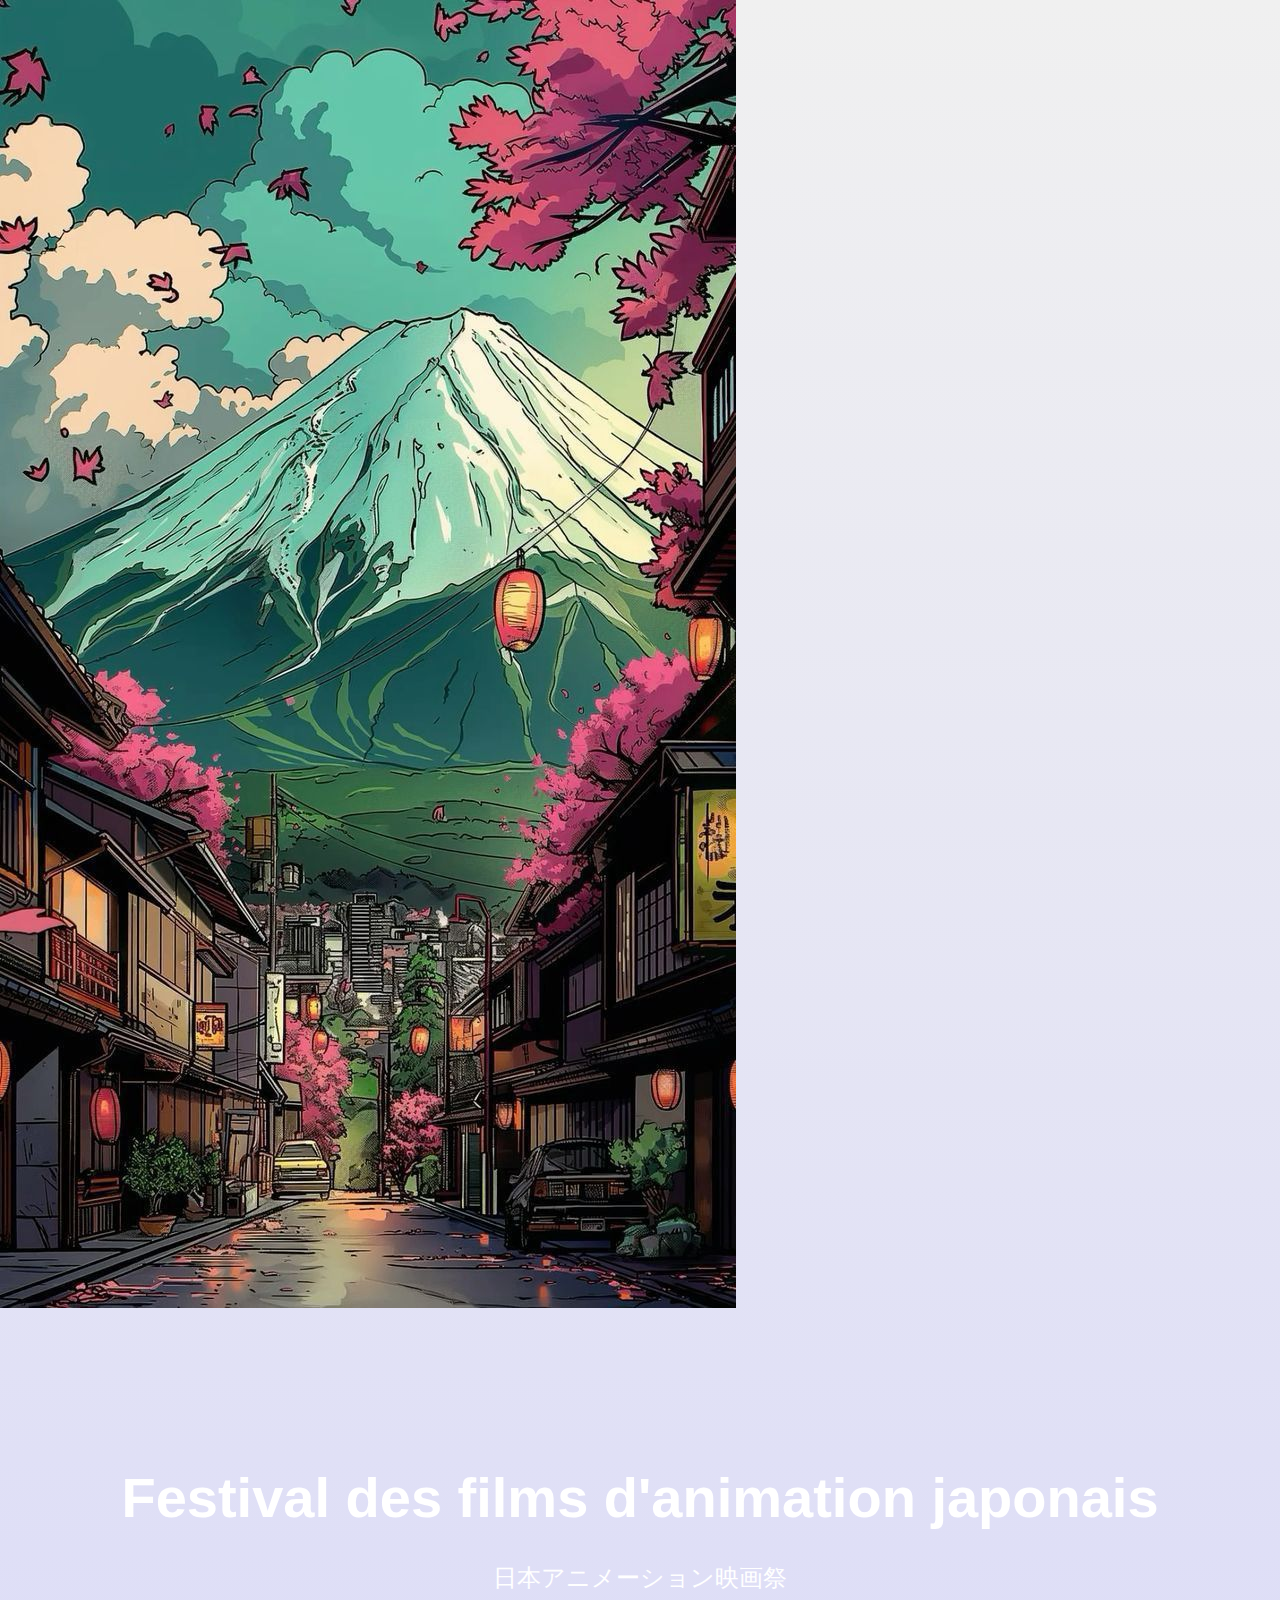
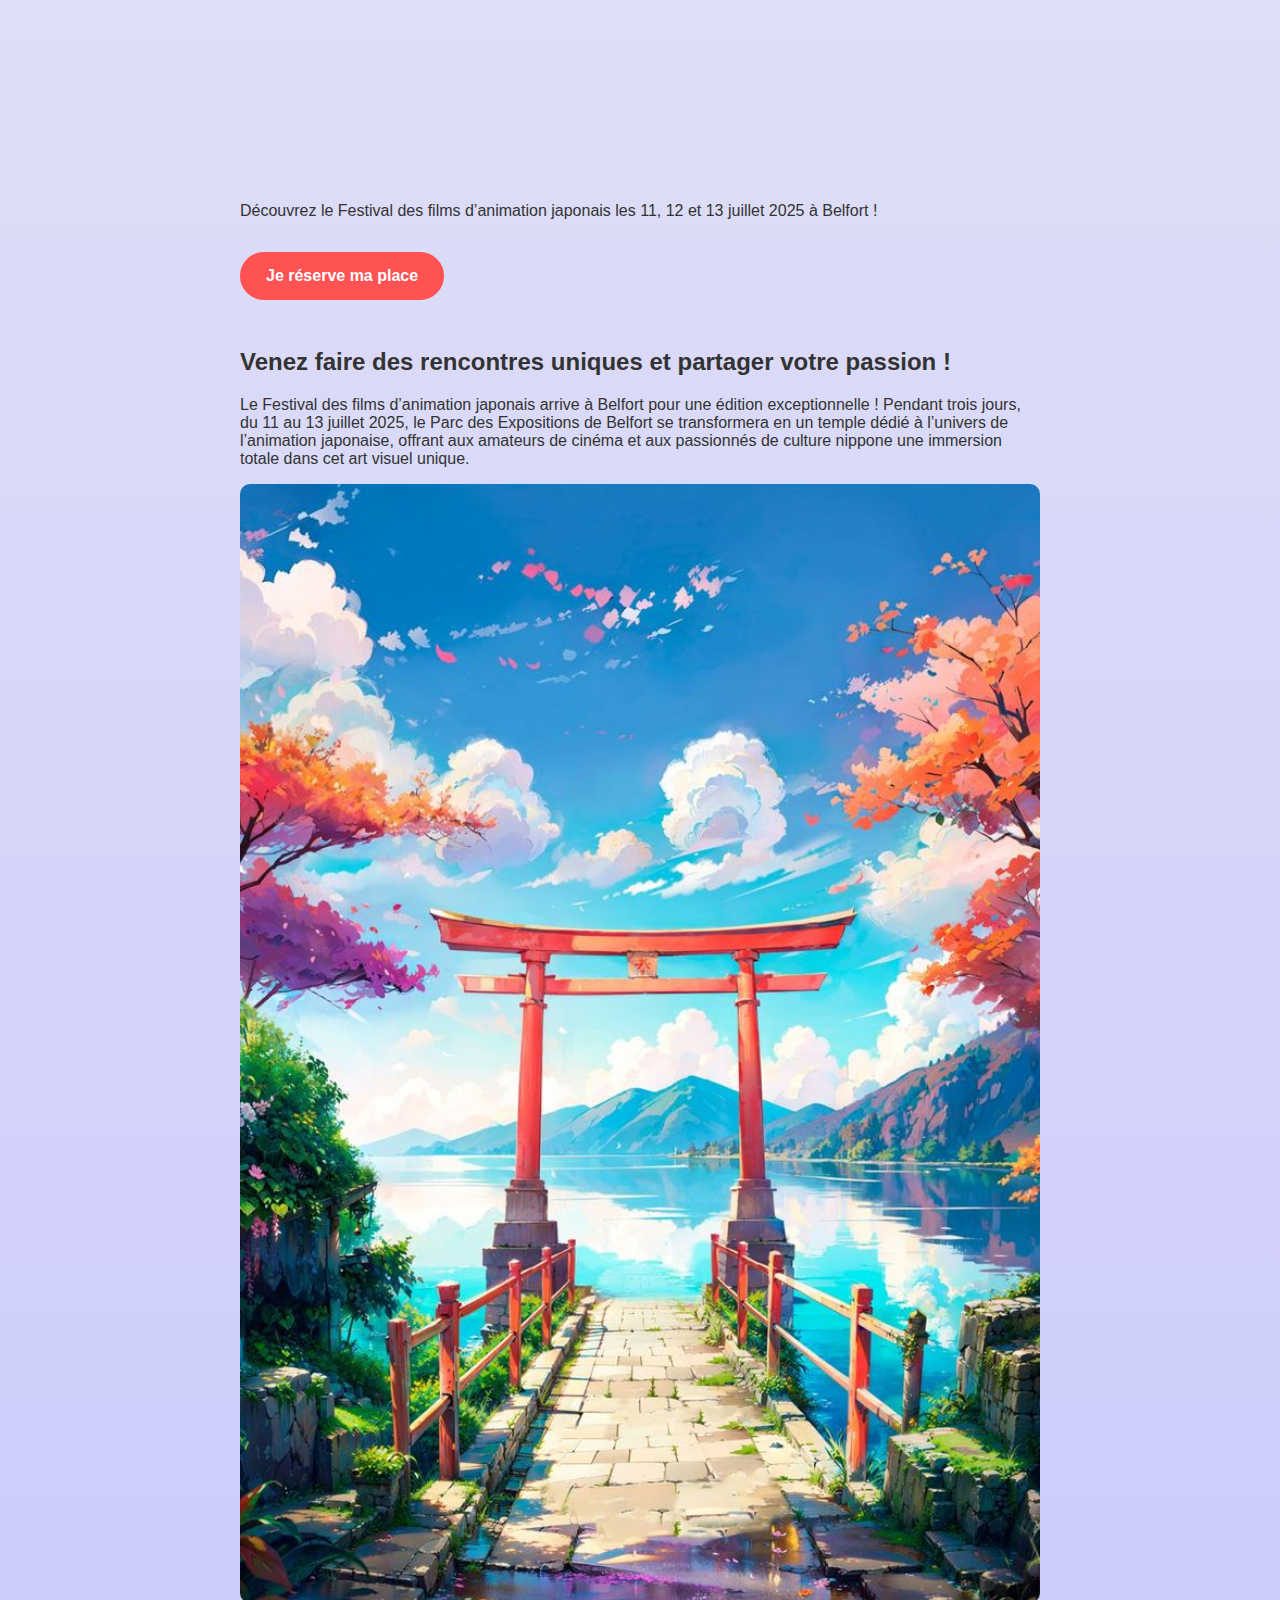
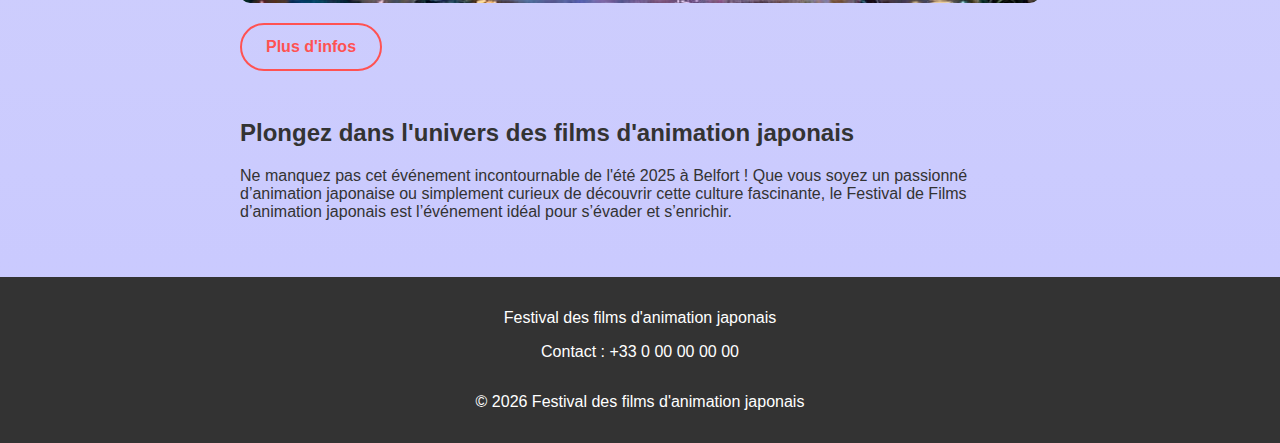
==== index.html @ 7ba5ed42 "début css" ====
<!DOCTYPE html>
<html lang="fr">
<head>
    <meta charset="UTF-8">
    <meta name="viewport" content="width=device-width, initial-scale=1.0">
    <img src="assets/img/img6.jpg">
    <title>Festival des films d'animation japonais</title>
    <link rel="stylesheet" href="src/css/style.css">
</head>
<body>

<header>
    <h1>Festival des films d'animation japonais</h1>
    <p>日本アニメーション映画祭</p>
</header>

<div class="container">
    <div class="section">
        <p>Découvrez le Festival des films d’animation japonais les 11, 12 et 13 juillet 2025 à Belfort !</p>
        <a href="index.html" class="cta primary">Je réserve ma place</a>
    </div>

    <div class="section">
        <h2>Venez faire des rencontres uniques et partager votre passion !</h2>
        <p>Le Festival des films d’animation japonais arrive à Belfort pour une édition exceptionnelle ! Pendant trois jours, du 11 au 13 juillet 2025, le Parc des Expositions de Belfort se transformera en un temple dédié à l’univers de l’animation japonaise, offrant aux amateurs de cinéma et aux passionnés de culture nippone une immersion totale dans cet art visuel unique.</p>
        <img src="assets/img/img9.jpg">
        <a href="index.html" class="cta secondary">Plus d'infos</a>
    </div>

    <div class="section">
        <h2>Plongez dans l'univers des films d'animation japonais</h2>
        <p>Ne manquez pas cet événement incontournable de l'été 2025 à Belfort ! Que vous soyez un passionné d’animation japonaise ou simplement curieux de découvrir cette culture fascinante, le Festival de Films d’animation japonais est l’événement idéal pour s’évader et s’enrichir.</p>
    </div>
</div>

<footer>
    <p>Festival des films d'animation japonais</p>
    <p>Contact : +33 0 00 00 00 00</p>
    <div class="social-icons">
        <a href=""><i class=""></i></a>
        <a href=""><i class=""></i></a>
        <a href=""><i class=""></i></a>
        <a href=""><i class=""></i></a>
    </div>
</footer>

<script src="src/js/script.js"></script>
</body>
</html>
---- src/css/style.css ----
body {
    font-family: Arial, sans-serif;
    margin: 0;
    padding: 0;
    background: linear-gradient(to bottom, #f0f0f0, #c8c8ff);
    color: #333;
}

header {
    background: url('header-image.jpg') no-repeat center center/cover;
    height: 50vh;
    display: flex;
    flex-direction: column;
    justify-content: center;
    align-items: center;
    text-align: center;
    color: white;
}

header h1 {
    font-size: 2.5rem;
    margin: 0.5rem;
}

header p {
    font-size: 1.2rem;
}

.container {
    padding: 1.5rem;
}

.cta {
    display: inline-block;
    margin: 1rem 0;
    padding: 0.8rem 1.5rem;
    background-color: #ff5252;
    color: white;
    text-decoration: none;
    border-radius: 5px;
    font-weight: bold;
}

.cta:hover {
    background-color: #e04848;
}

.section {
    margin-bottom: 2rem;
}

.section img {
    width: 100%;
    border-radius: 10px;
}

footer {
    background-color: #333;
    color: white;
    text-align: center;
    padding: 1rem 0;
}

footer a {
    color: #ff5252;
    text-decoration: none;
}

footer a:hover {
    text-decoration: underline;
}

.social-icons {
    display: flex;
    justify-content: center;
    gap: 1rem;
    margin-top: 0.5rem;
}

.social-icons a {
    color: white;
    font-size: 1.5rem;
}

@media (min-width: 768px) {
    header h1 {
        font-size: 3.5rem;
    }

    header p {
        font-size: 1.5rem;
    }

    .container {
        max-width: 800px;
        margin: 0 auto;
    }
}

.cta {
    display: inline-block;
    padding: 0.8rem 1.5rem;
    text-align: center;
    font-weight: bold;
    border-radius: 25px;
    text-decoration: none;
    font-size: 1rem;
    transition: all 0.3s ease-in-out;
    cursor: pointer;
}

.cta.primary {
    background-color: #ff5252;
    color: white;
    border: 2px solid #ff5252;
}

.cta.primary:hover {
    background-color: white;
    color: #ff5252;
}

.cta.secondary {
    background-color: transparent;
    color: #ff5252;
    border: 2px solid #ff5252;
}

.cta.secondary:hover {
    background-color: #ff5252;
    color: white;
}

@media (max-width: 768px) {
    .cta {
        font-size: 0.9rem;
        padding: 0.6rem 1.2rem;
    }
}
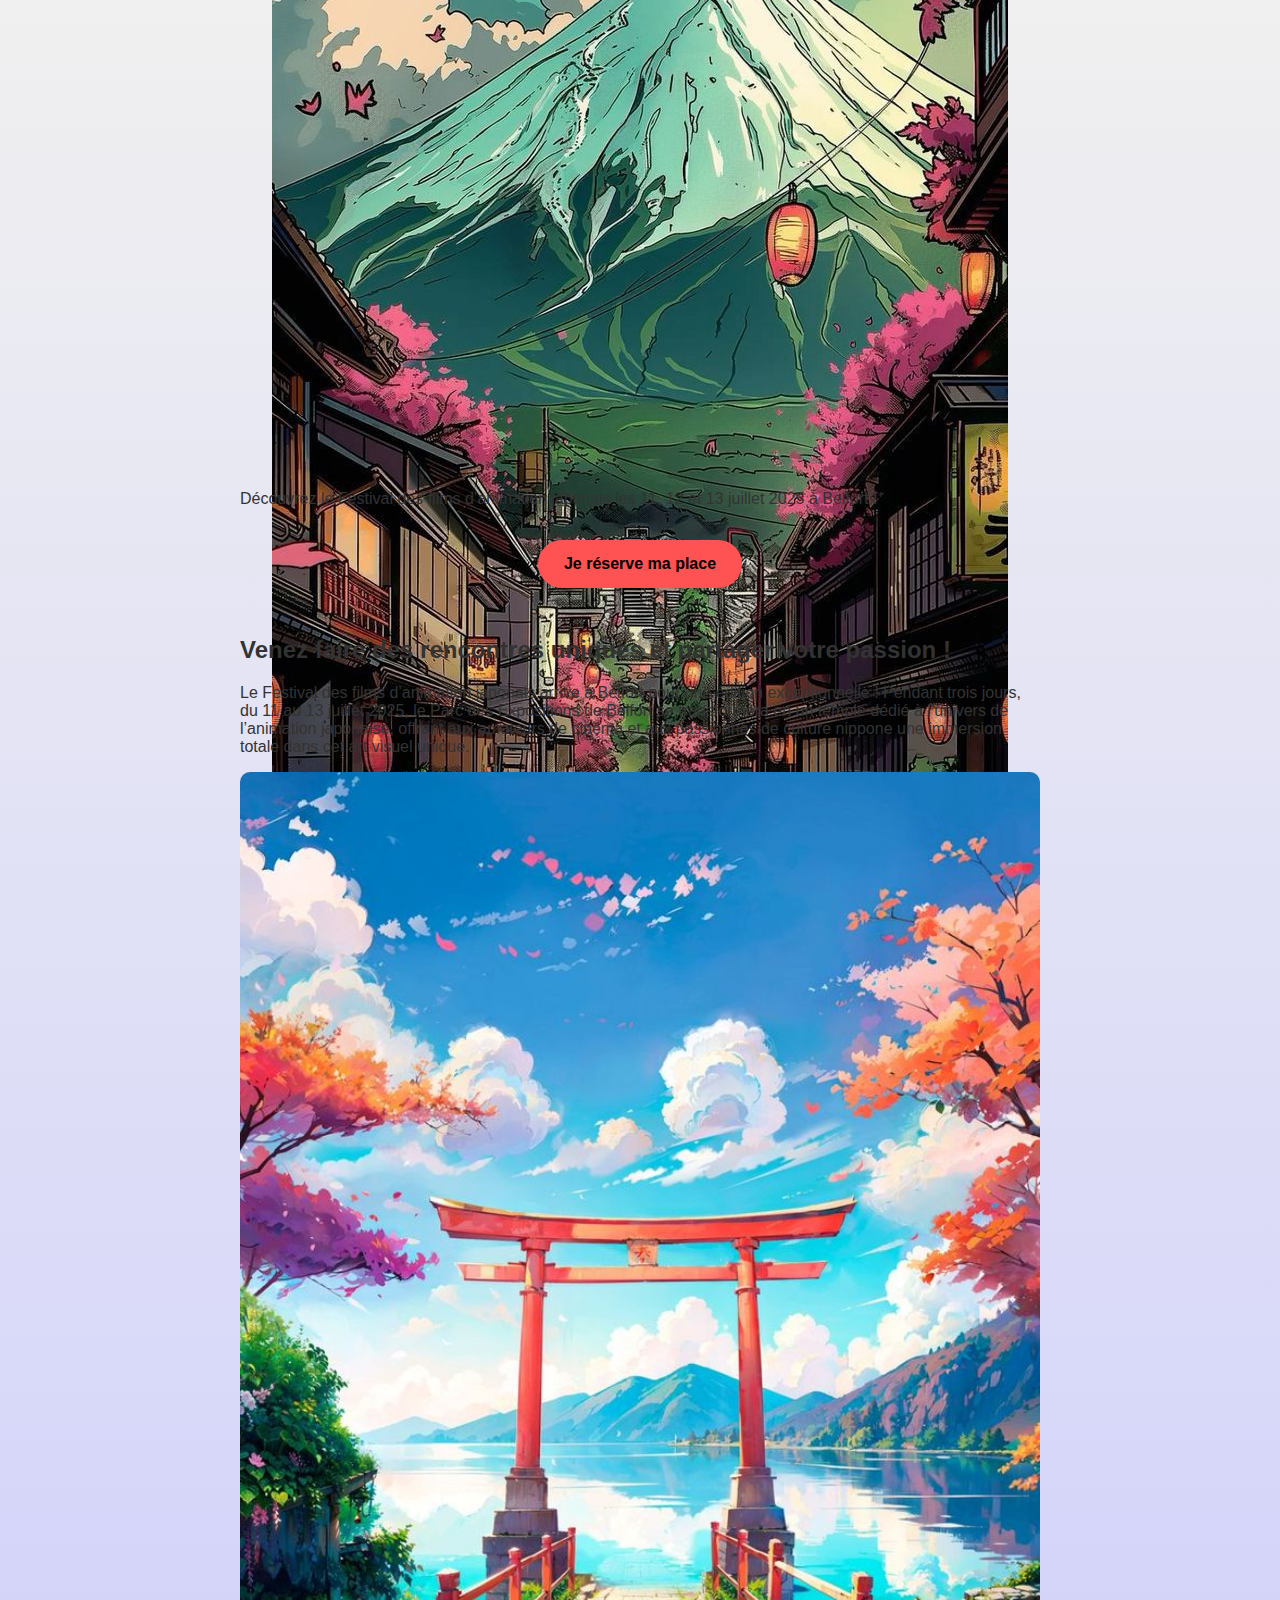
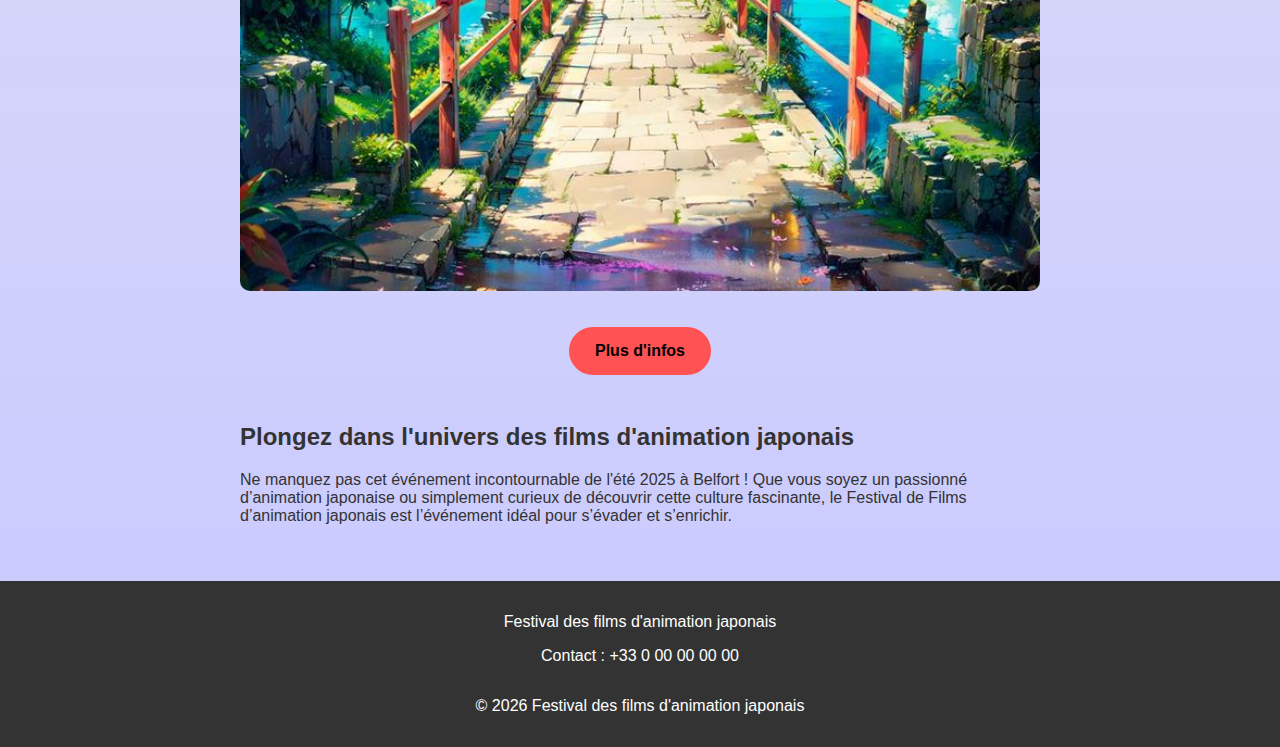
==== commit dd2dbd1a: "changement css" ====
--- a/index.html
+++ b/index.html
@@ -3,7 +3,6 @@
 <head>
     <meta charset="UTF-8">
     <meta name="viewport" content="width=device-width, initial-scale=1.0">
-    <img src="assets/img/img6.jpg">
     <title>Festival des films d'animation japonais</title>
     <link rel="stylesheet" href="src/css/style.css">
 </head>
@@ -12,19 +11,26 @@
 <header>
     <h1>Festival des films d'animation japonais</h1>
     <p>日本アニメーション映画祭</p>
+    <div class="sectionheader">
+    <img src="assets/img/img6.jpg">
+    </div>
 </header>
 
 <div class="container">
     <div class="section">
         <p>Découvrez le Festival des films d’animation japonais les 11, 12 et 13 juillet 2025 à Belfort !</p>
-        <a href="index.html" class="cta primary">Je réserve ma place</a>
+        <div class="cta-container">
+        <a href="index.html" class="cta">Je réserve ma place</a>
+        </div>
     </div>
 
     <div class="section">
         <h2>Venez faire des rencontres uniques et partager votre passion !</h2>
         <p>Le Festival des films d’animation japonais arrive à Belfort pour une édition exceptionnelle ! Pendant trois jours, du 11 au 13 juillet 2025, le Parc des Expositions de Belfort se transformera en un temple dédié à l’univers de l’animation japonaise, offrant aux amateurs de cinéma et aux passionnés de culture nippone une immersion totale dans cet art visuel unique.</p>
         <img src="assets/img/img9.jpg">
-        <a href="index.html" class="cta secondary">Plus d'infos</a>
+        <div class="cta-container">
+        <a href="index.html" class="cta">Plus d'infos</a>
+        </div>
     </div>
 
     <div class="section">
--- a/src/css/style.css
+++ b/src/css/style.css
@@ -30,21 +30,6 @@
     padding: 1.5rem;
 }
 
-.cta {
-    display: inline-block;
-    margin: 1rem 0;
-    padding: 0.8rem 1.5rem;
-    background-color: #ff5252;
-    color: white;
-    text-decoration: none;
-    border-radius: 5px;
-    font-weight: bold;
-}
-
-.cta:hover {
-    background-color: #e04848;
-}
-
 .section {
     margin-bottom: 2rem;
 }
@@ -52,6 +37,14 @@
 .section img {
     width: 100%;
     border-radius: 10px;
+}
+
+.sectionheader {
+    margin-bottom: 2rem;
+}
+
+.sectionheader img {
+    width: 100%;
 }
 
 footer {
@@ -97,8 +90,9 @@
     }
 }
 
+/* Boutons de style */
 .cta {
-    display: inline-block;
+    display: inline-block; /* Boutons alignés en ligne, mais centrés */
     padding: 0.8rem 1.5rem;
     text-align: center;
     font-weight: bold;
@@ -107,33 +101,31 @@
     font-size: 1rem;
     transition: all 0.3s ease-in-out;
     cursor: pointer;
+    margin: 1rem auto; /* Centre horizontalement chaque bouton */
+    border: 2px solid #ff5252; /* Bordure rouge par défaut */
+    background-color: #ff5252; /* Fond rouge */
+    color: black; /* Texte blanc */
 }
 
-.cta.primary {
-    background-color: #ff5252;
-    color: white;
-    border: 2px solid #ff5252;
+/* Centrage des boutons dans leur conteneur */
+.cta-container {
+    display: flex; /* Utilise flexbox pour aligner les boutons */
+    justify-content: center; /* Centre horizontalement */
+    gap: 1rem; /* Espace uniforme entre les boutons */
+    margin-top: 1rem; /* Espacement avec le texte au-dessus */
 }
 
-.cta.primary:hover {
-    background-color: white;
-    color: #ff5252;
+/* Effet hover pour tous les boutons */
+.cta:hover {
+    background-color: white; /* Fond blanc au survol */
+    color: #ff5252; /* Texte rouge au survol */
 }
 
-.cta.secondary {
-    background-color: transparent;
-    color: #ff5252;
-    border: 2px solid #ff5252;
-}
-
-.cta.secondary:hover {
-    background-color: #ff5252;
-    color: white;
-}
-
+/* Ajustement pour petits écrans */
 @media (max-width: 768px) {
     .cta {
         font-size: 0.9rem;
         padding: 0.6rem 1.2rem;
     }
 }
+
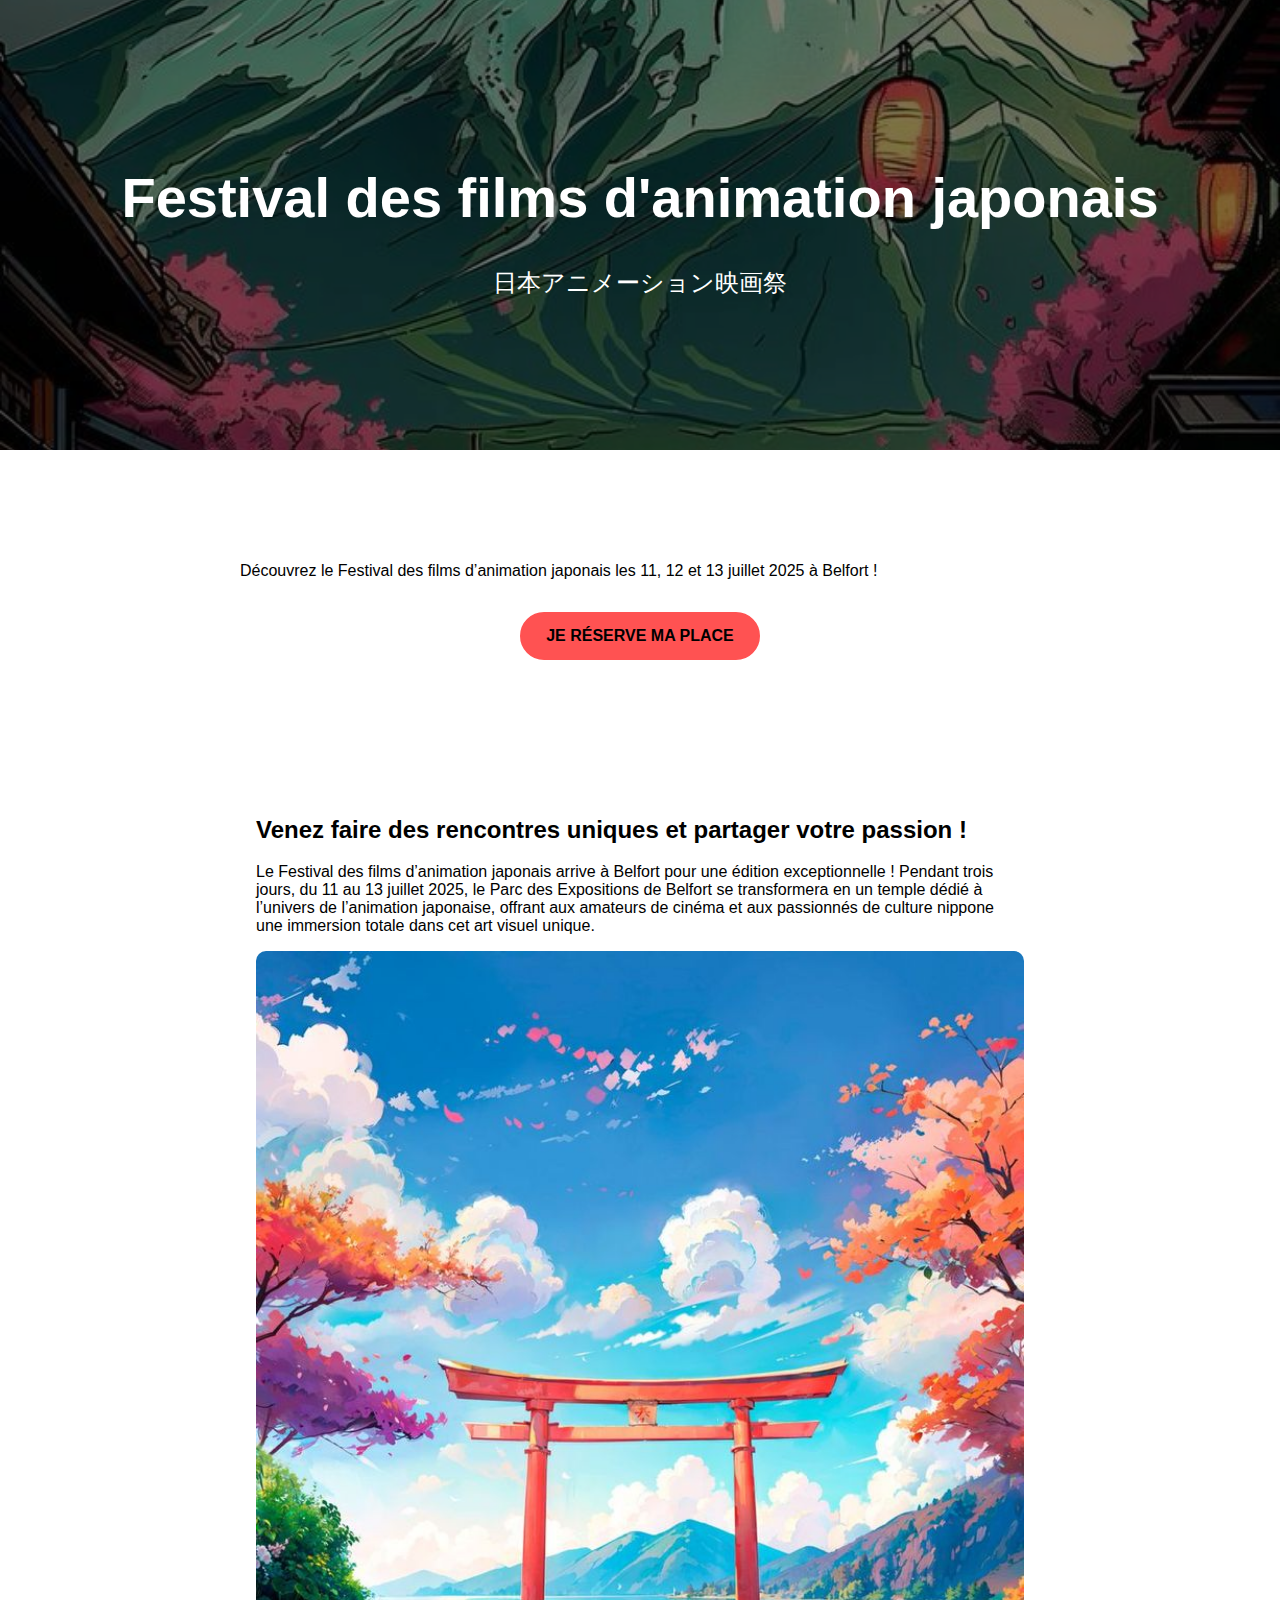
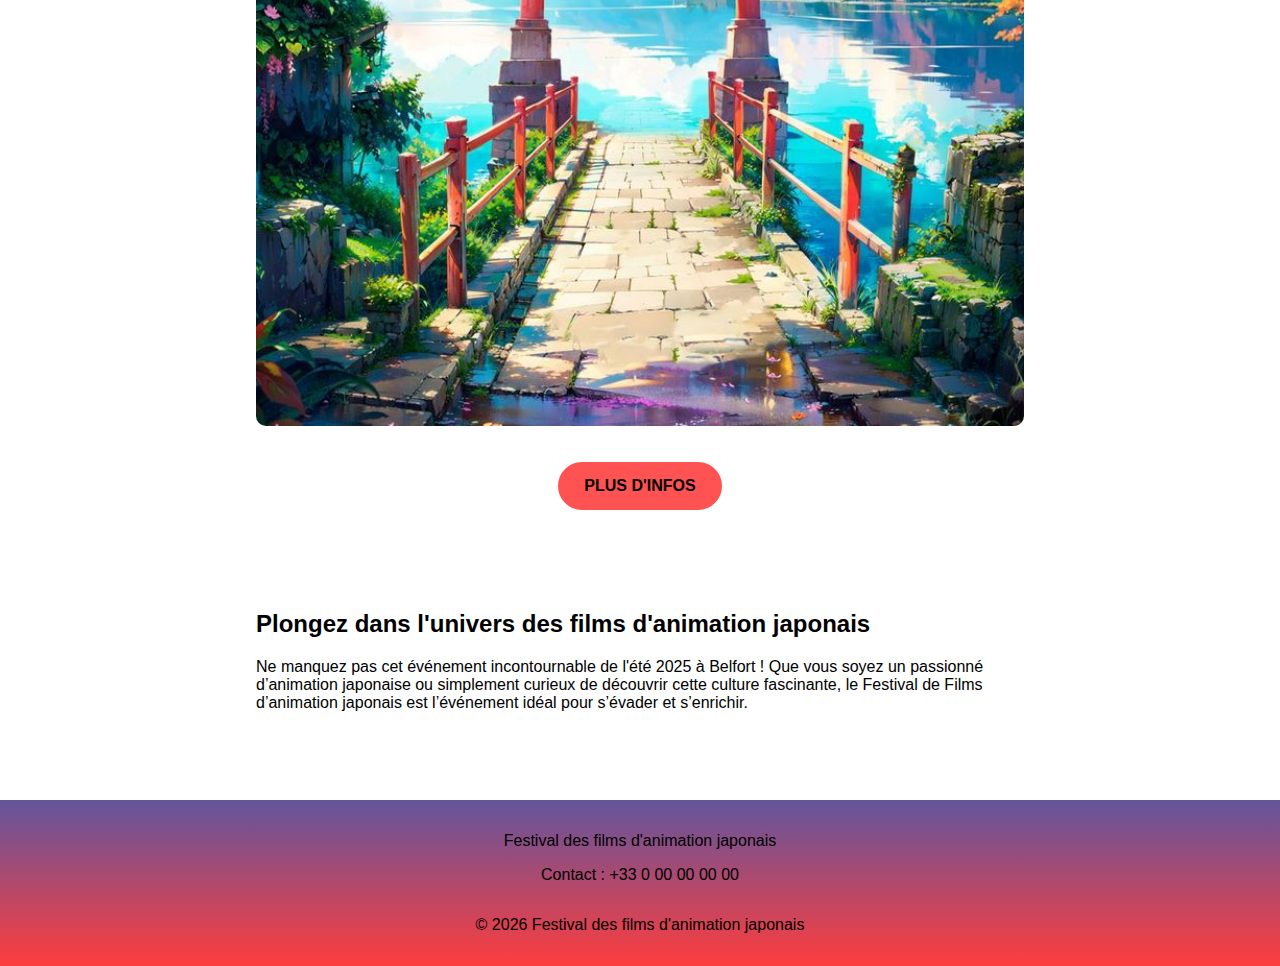
==== commit ee51f55c: "header" ====
--- a/index.html
+++ b/index.html
@@ -6,30 +6,34 @@
     <title>Festival des films d'animation japonais</title>
     <link rel="stylesheet" href="src/css/style.css">
 </head>
+
+<header class="header">
+    <div class="header__content">
+        <h1>Festival des films d'animation japonais</h1>
+        <p>日本アニメーション映画祭</p>
+    </div>
+    <img src="assets/img/img6.jpg" alt="Image du header" class="header__image">
+</header>
+
 <body>
 
-<header>
-    <h1>Festival des films d'animation japonais</h1>
-    <p>日本アニメーション映画祭</p>
-    <div class="sectionheader">
-    <img src="assets/img/img6.jpg">
-    </div>
-</header>
+    <main class="main">
+        <section class="section">
+            <p>Découvrez le Festival des films d’animation japonais les 11, 12 et 13 juillet 2025 à Belfort !</p>
+            <div class="cta-container">
+                <a href="index.html" class="cta">JE RÉSERVE MA PLACE</a>
+            </div>
+        </section>
+    </main>  
 
 <div class="container">
-    <div class="section">
-        <p>Découvrez le Festival des films d’animation japonais les 11, 12 et 13 juillet 2025 à Belfort !</p>
-        <div class="cta-container">
-        <a href="index.html" class="cta">Je réserve ma place</a>
-        </div>
-    </div>
-
+   
     <div class="section">
         <h2>Venez faire des rencontres uniques et partager votre passion !</h2>
         <p>Le Festival des films d’animation japonais arrive à Belfort pour une édition exceptionnelle ! Pendant trois jours, du 11 au 13 juillet 2025, le Parc des Expositions de Belfort se transformera en un temple dédié à l’univers de l’animation japonaise, offrant aux amateurs de cinéma et aux passionnés de culture nippone une immersion totale dans cet art visuel unique.</p>
         <img src="assets/img/img9.jpg">
         <div class="cta-container">
-        <a href="index.html" class="cta">Plus d'infos</a>
+        <a href="index.html" class="cta">PLUS D'INFOS</a>
         </div>
     </div>
 
@@ -38,6 +42,8 @@
         <p>Ne manquez pas cet événement incontournable de l'été 2025 à Belfort ! Que vous soyez un passionné d’animation japonaise ou simplement curieux de découvrir cette culture fascinante, le Festival de Films d’animation japonais est l’événement idéal pour s’évader et s’enrichir.</p>
     </div>
 </div>
+
+</body>
 
 <footer>
     <p>Festival des films d'animation japonais</p>
@@ -51,5 +57,4 @@
 </footer>
 
 <script src="src/js/script.js"></script>
-</body>
 </html>
--- a/src/css/style.css
+++ b/src/css/style.css
@@ -2,36 +2,55 @@
     font-family: Arial, sans-serif;
     margin: 0;
     padding: 0;
-    background: linear-gradient(to bottom, #f0f0f0, #c8c8ff);
-    color: #333;
+    background: white;
+    color: black;
 }
 
-header {
-    background: url('header-image.jpg') no-repeat center center/cover;
+.header {
+    position: relative;
+    background: url('assets/img/img6.jpg') no-repeat center center/cover;
     height: 50vh;
     display: flex;
     flex-direction: column;
     justify-content: center;
     align-items: center;
-    text-align: center;
     color: white;
+    margin: 0; 
+    padding: 0;
+    overflow: hidden; 
 }
 
-header h1 {
-    font-size: 2.5rem;
-    margin: 0.5rem;
+.header__content {
+    position: relative;
+    text-align: center;
+    z-index: 2; 
 }
 
-header p {
-    font-size: 1.2rem;
+.header__image {
+    position: absolute;
+    top: 0;
+    left: 0;
+    width: 100%;
+    height: 100%;
+    object-fit: cover; 
+    z-index: 1; 
+    filter: brightness(0.5);
 }
 
 .container {
     padding: 1.5rem;
 }
 
+.main {
+    padding-top: 3rem; 
+    background: white;
+}
+
 .section {
-    margin-bottom: 2rem;
+    margin: 2rem auto; 
+    padding: 1rem;
+    max-width: 800px;
+    text-align: left;
 }
 
 .section img {
@@ -48,8 +67,8 @@
 }
 
 footer {
-    background-color: #333;
-    color: white;
+    background: linear-gradient(to bottom,#62559C, #FE3D3D);
+    color: black;
     text-align: center;
     padding: 1rem 0;
 }
@@ -90,9 +109,9 @@
     }
 }
 
-/* Boutons de style */
+
 .cta {
-    display: inline-block; /* Boutons alignés en ligne, mais centrés */
+    display: inline-block;
     padding: 0.8rem 1.5rem;
     text-align: center;
     font-weight: bold;
@@ -101,27 +120,27 @@
     font-size: 1rem;
     transition: all 0.3s ease-in-out;
     cursor: pointer;
-    margin: 1rem auto; /* Centre horizontalement chaque bouton */
-    border: 2px solid #ff5252; /* Bordure rouge par défaut */
-    background-color: #ff5252; /* Fond rouge */
-    color: black; /* Texte blanc */
+    margin: 1rem auto; 
+    border: 2px solid #ff5252; 
+    background-color: #ff5252; 
+    color: black;
 }
 
-/* Centrage des boutons dans leur conteneur */
+
 .cta-container {
-    display: flex; /* Utilise flexbox pour aligner les boutons */
-    justify-content: center; /* Centre horizontalement */
-    gap: 1rem; /* Espace uniforme entre les boutons */
-    margin-top: 1rem; /* Espacement avec le texte au-dessus */
+    display: flex;
+    justify-content: center; 
+    gap: 1rem; 
+    margin-top: 1rem; 
 }
 
-/* Effet hover pour tous les boutons */
+
 .cta:hover {
-    background-color: white; /* Fond blanc au survol */
-    color: #ff5252; /* Texte rouge au survol */
+    background-color: white; 
+    color: #ff5252; 
 }
 
-/* Ajustement pour petits écrans */
+
 @media (max-width: 768px) {
     .cta {
         font-size: 0.9rem;
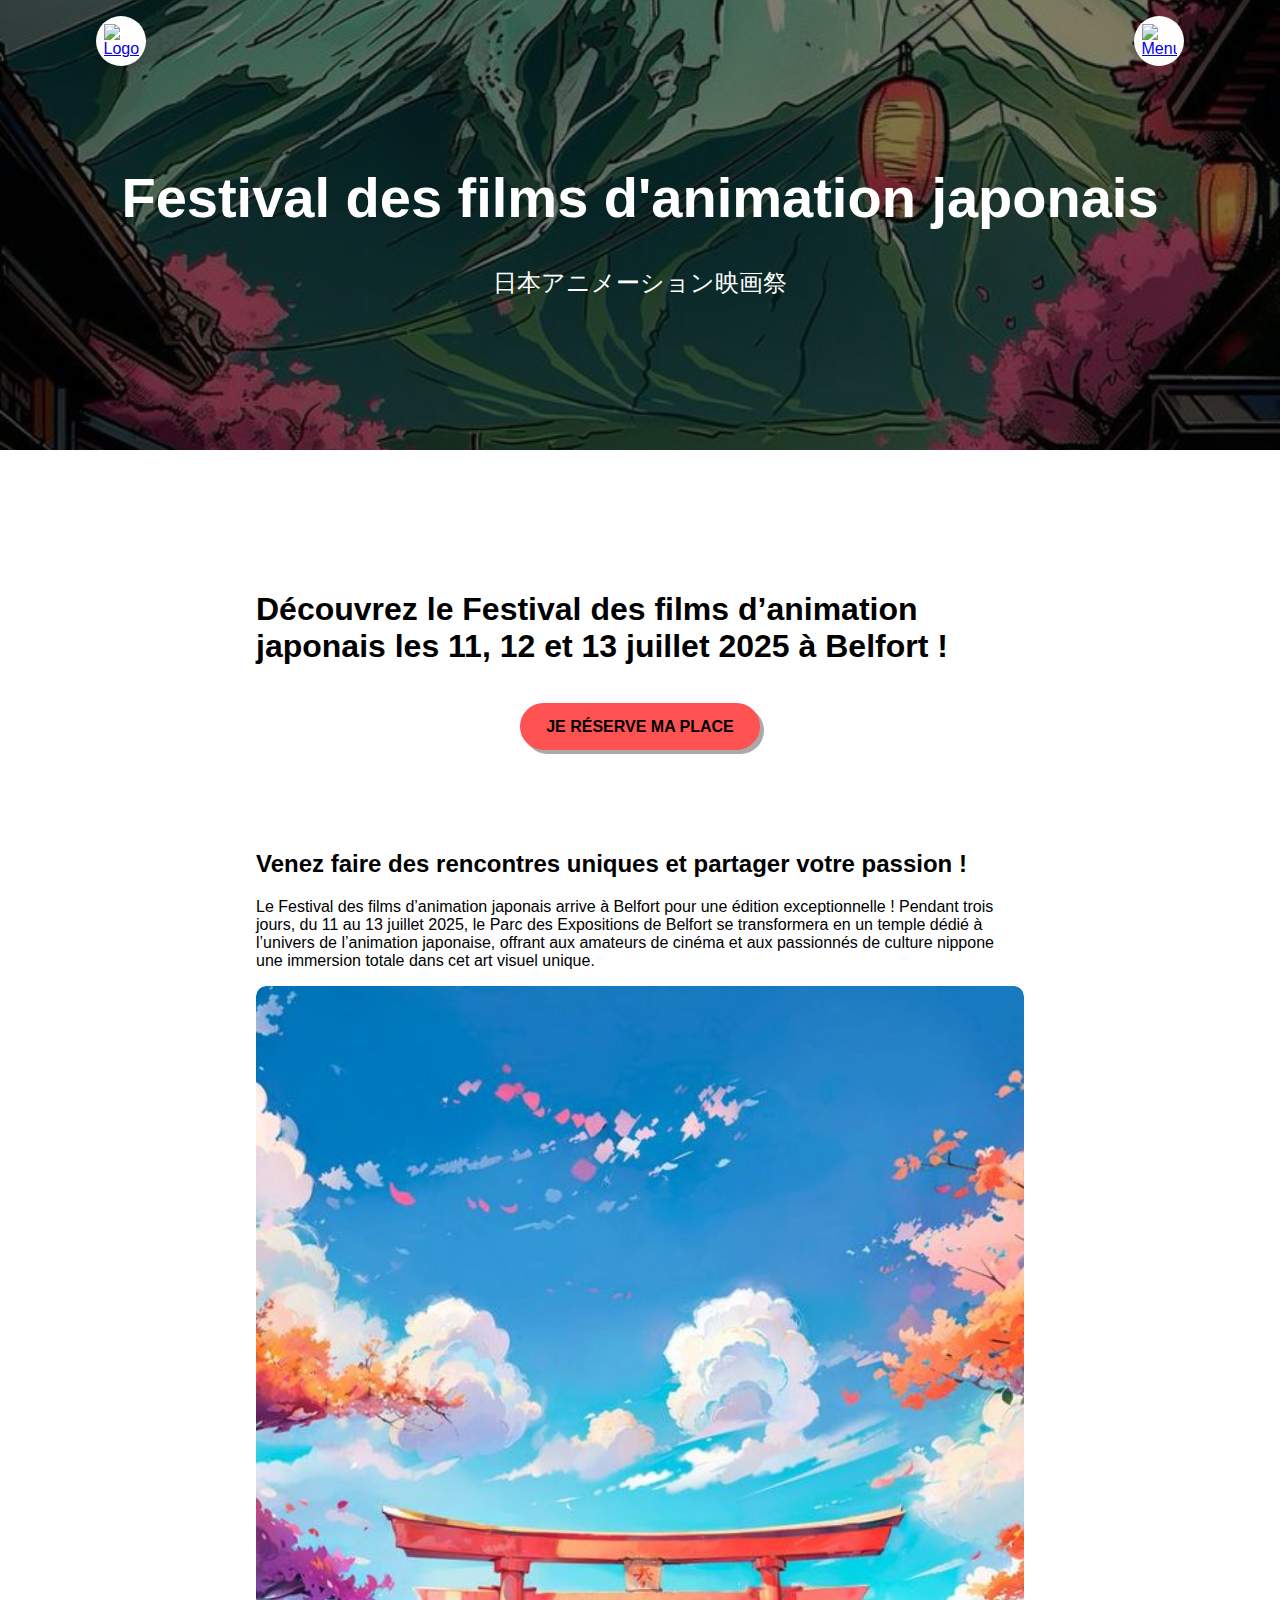
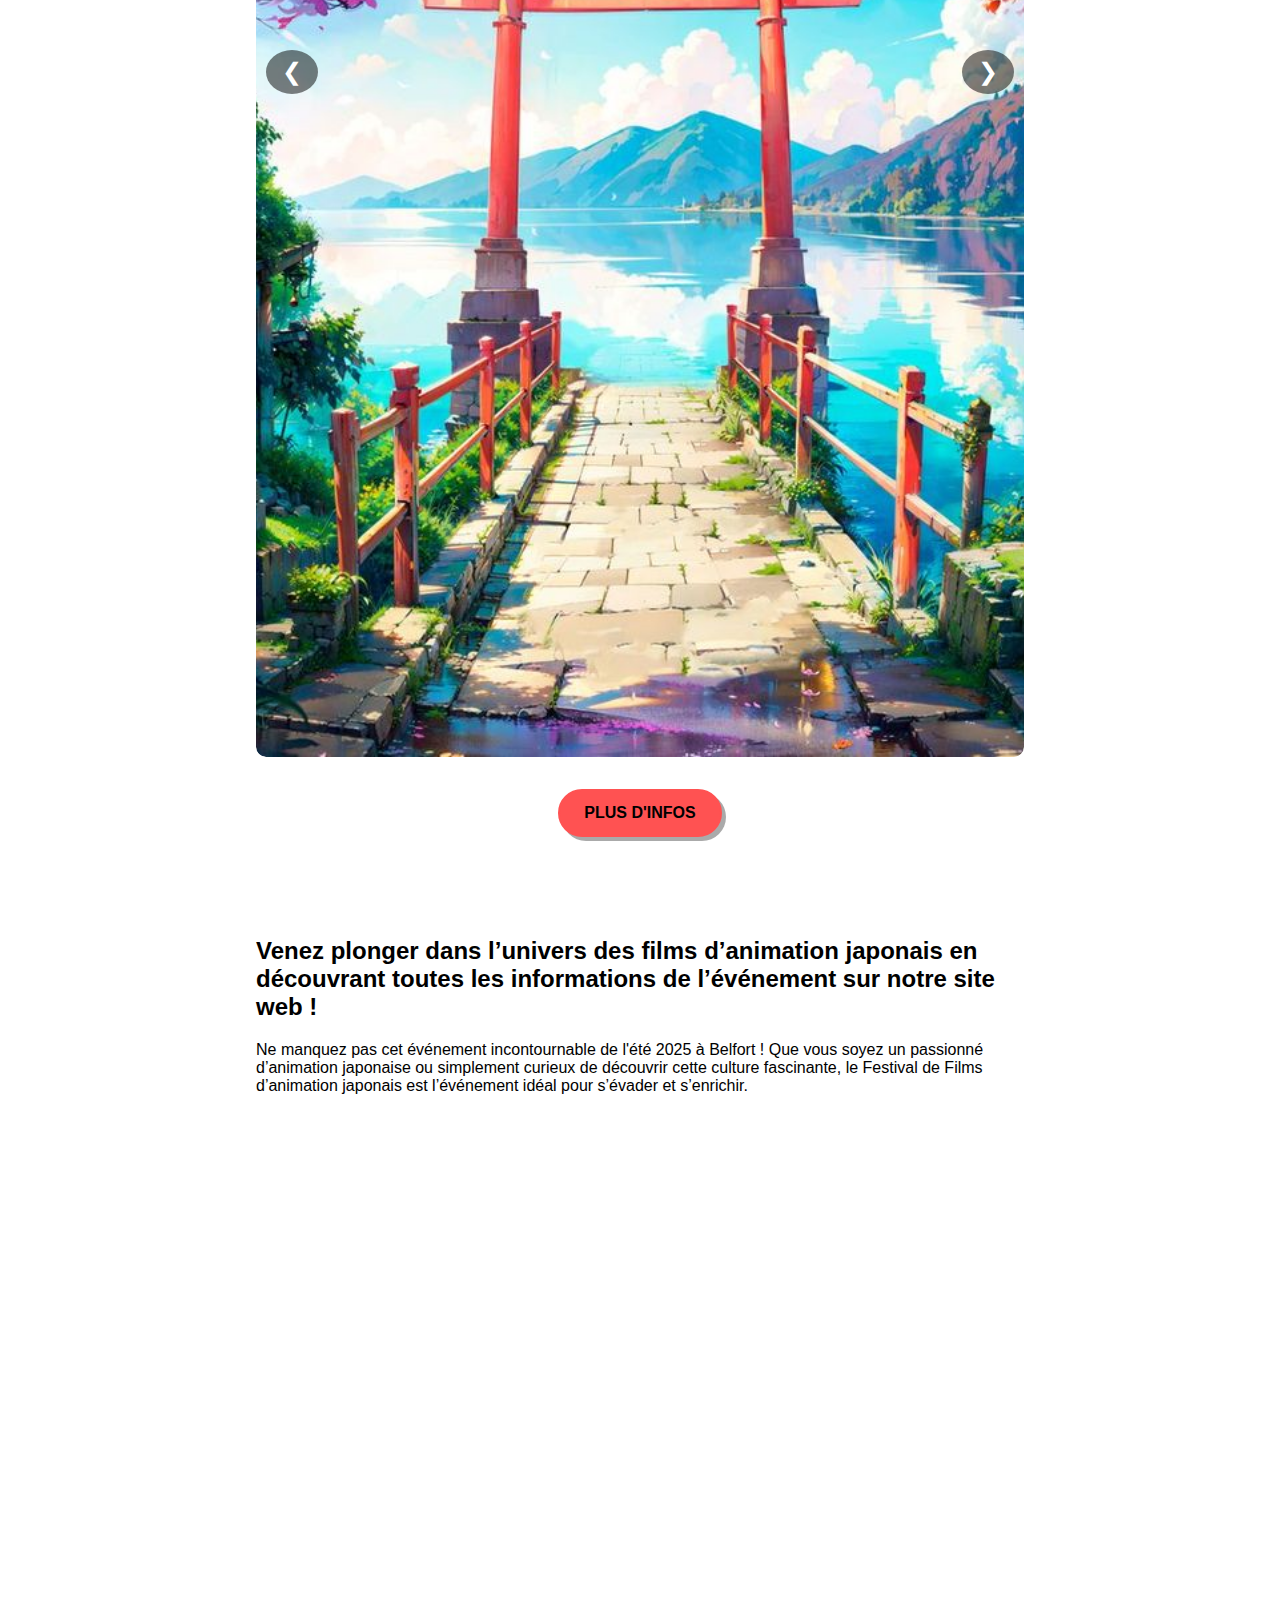
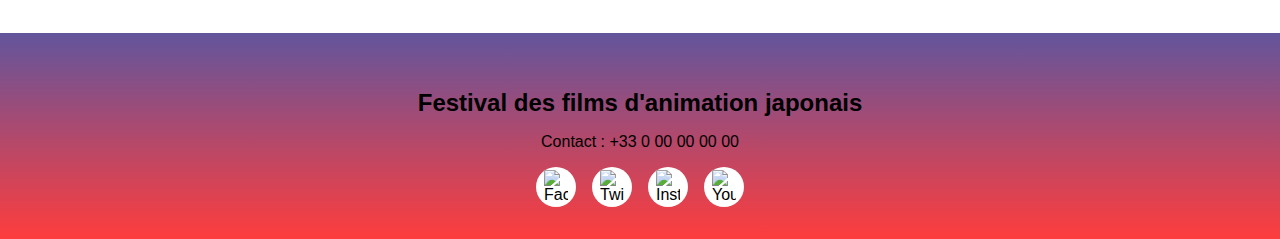
==== commit 3a617828: "menu" ====
--- a/index.html
+++ b/index.html
@@ -13,46 +13,86 @@
         <p>日本アニメーション映画祭</p>
     </div>
     <img src="assets/img/img6.jpg" alt="Image du header" class="header__image">
+    <div class="header__icons">
+        <a href="index.html" class="header__icon-link">
+            <img src="assets/logo/Capture_d_écran_2024-10-17_à_15.03.41-removebg-preview.png" alt="Logo" class="header__icon header__icon--left">
+        </a>
+        <a href="menu.html" class="header__icon-link">
+            <img src="assets/icônes/aligner.png" alt="Menu" class="header__icon header__icon--right">
+        </a>
+    </div>
 </header>
 
 <body>
 
+<div class="container">
+
     <main class="main">
         <section class="section">
-            <p>Découvrez le Festival des films d’animation japonais les 11, 12 et 13 juillet 2025 à Belfort !</p>
+            <h1>Découvrez le Festival des films d’animation japonais les 11, 12 et 13 juillet 2025 à Belfort !</h1>
             <div class="cta-container">
                 <a href="index.html" class="cta">JE RÉSERVE MA PLACE</a>
             </div>
         </section>
     </main>  
-
-<div class="container">
    
     <div class="section">
         <h2>Venez faire des rencontres uniques et partager votre passion !</h2>
         <p>Le Festival des films d’animation japonais arrive à Belfort pour une édition exceptionnelle ! Pendant trois jours, du 11 au 13 juillet 2025, le Parc des Expositions de Belfort se transformera en un temple dédié à l’univers de l’animation japonaise, offrant aux amateurs de cinéma et aux passionnés de culture nippone une immersion totale dans cet art visuel unique.</p>
-        <img src="assets/img/img9.jpg">
+        <div class="carousel">
+            <div class="carousel__container">
+                <img src="assets/img/img9.jpg" alt="Image 9" class="carousel__image">
+                <img src="assets/img/img5.jpg" alt="Image 5" class="carousel__image">
+                <img src="assets/img/img2.jpg" alt="Image 2" class="carousel__image">
+                <img src="assets/img/img4.jpg" alt="Image 4" class="carousel__image">
+            </div>
+            <button class="carousel__btn carousel__btn--prev">&#10094;</button>
+            <button class="carousel__btn carousel__btn--next">&#10095;</button>
+        </div>
         <div class="cta-container">
-        <a href="index.html" class="cta">PLUS D'INFOS</a>
+        <a href="festival.html" class="cta">PLUS D'INFOS</a>
         </div>
     </div>
 
     <div class="section">
-        <h2>Plongez dans l'univers des films d'animation japonais</h2>
+        <h2>Venez plonger dans l’univers des films d’animation
+            japonais en découvrant toutes les informations de
+            l’événement sur notre site web !</h2>
         <p>Ne manquez pas cet événement incontournable de l'été 2025 à Belfort ! Que vous soyez un passionné d’animation japonaise ou simplement curieux de découvrir cette culture fascinante, le Festival de Films d’animation japonais est l’événement idéal pour s’évader et s’enrichir.</p>
+    </div>
+    <div class="map-container">
+        <iframe 
+            src="https://www.google.com/maps/embed?pb=!1m18!1m12!1m3!1d2587.439897548787!2d6.860965323125319!3d47.60453830096696!2m3!1f0!2f0!3f0!3m2!1i1024!2i768!4f13.1!3m3!1m2!1s0x47923e1b276a30bb%3A0x2104ccadfe33b055!2sL&#39;%20AtraXion%20-%20Parc%20des%20Expositions%20de%20Belfort%20-%20H%C3%A9ricourt%20-%20Montb%C3%A9liard!5e1!3m2!1sfr!2sfr!4v1734096230554!5m2!1sfr!2sfr" width="600" height="450" style="border:0;" allowfullscreen="" loading="lazy" referrerpolicy="no-referrer-when-downgrade"
+            width="600" 
+            height="450" 
+            style="border:0;" 
+            allowfullscreen="" 
+            loading="lazy" 
+            referrerpolicy="no-referrer-when-downgrade">
+        </iframe>
     </div>
 </div>
 
 </body>
 
-<footer>
-    <p>Festival des films d'animation japonais</p>
-    <p>Contact : +33 0 00 00 00 00</p>
-    <div class="social-icons">
-        <a href=""><i class=""></i></a>
-        <a href=""><i class=""></i></a>
-        <a href=""><i class=""></i></a>
-        <a href=""><i class=""></i></a>
+<footer class="footer">
+    <div class="footer__content">
+        <p class="footer__title">Festival des films d'animation japonais</p>
+        <p class="footer__contact">Contact : +33 0 00 00 00 00</p>
+        <div class="footer__social-icons">
+            <a class="footer__icon-link">
+                <img src="assets/icônes/youtube.png" alt="Facebook" class="footer__icon">
+            </a>
+            <a class="footer__icon-link">
+                <img src="assets/icônes/facebook.png" alt="Twitter" class="footer__icon">
+            </a>
+            <a class="footer__icon-link">
+                <img src="assets/icônes/instagram.png" alt="Instagram" class="footer__icon">
+            </a>
+            <a class="footer__icon-link">
+                <img src="assets/icônes/twitter.png" alt="YouTube" class="footer__icon">
+            </a>
+        </div>
     </div>
 </footer>
 
--- a/src/css/style.css
+++ b/src/css/style.css
@@ -37,6 +37,39 @@
     filter: brightness(0.5);
 }
 
+.header__icons {
+    position: absolute;
+    top: 1rem; 
+    width: 85%;
+    display: flex;
+    justify-content: space-between; 
+    padding: 0 1rem; 
+    z-index: 10;
+}
+
+.header__icon-link {
+    display: inline-block;
+    width: 50px; 
+    height: 50px;
+    border-radius: 50%; 
+    background-color: white;
+    display: flex;
+    justify-content: center;
+    align-items: center;
+    box-shadow: 0 4px 6px rgba(0, 0, 0, 0.1); 
+    transition: transform 0.2s ease, box-shadow 0.2s ease;
+}
+
+.header__icon-link:hover {
+    transform: scale(1.1); 
+    box-shadow: 0 6px 10px rgba(0, 0, 0, 0.2);
+}
+
+.header__icon {
+    width: 70%; 
+    height: auto;
+}
+
 .container {
     padding: 1.5rem;
 }
@@ -66,20 +99,52 @@
     width: 100%;
 }
 
-footer {
-    background: linear-gradient(to bottom,#62559C, #FE3D3D);
+.footer {
+    background: linear-gradient(to bottom, #62559C, #FE3D3D); 
     color: black;
     text-align: center;
-    padding: 1rem 0;
-}
-
-footer a {
-    color: #ff5252;
-    text-decoration: none;
-}
-
-footer a:hover {
-    text-decoration: underline;
+    padding: 2rem 1rem;
+    font-family: Arial, sans-serif;
+}
+
+
+.footer__title {
+    font-size: 1.5rem;
+    font-weight: bold;
+    margin-bottom: 0.5rem;
+}
+
+.footer__contact {
+    font-size: 1rem;
+    margin-bottom: 1rem;
+}
+
+.footer__social-icons {
+    display: flex;
+    justify-content: center;
+    gap: 1rem; 
+}
+
+.footer__icon-link {
+    display: inline-block;
+    width: 40px; 
+    height: 40px;
+    border-radius: 50%;
+    background-color: white; 
+    display: flex;
+    justify-content: center;
+    align-items: center;
+    transition: transform 0.2s ease, box-shadow 0.2s ease;
+}
+
+.footer__icon-link:hover {
+    transform: scale(1.1); 
+    box-shadow: 0 6px 10px rgba(0, 0, 0, 0.2); 
+}
+
+.footer__icon {
+    width: 60%; 
+    height: auto;
 }
 
 .social-icons {
@@ -124,6 +189,7 @@
     border: 2px solid #ff5252; 
     background-color: #ff5252; 
     color: black;
+    box-shadow: 4px 4px 0px #aaa; 
 }
 
 
@@ -148,3 +214,79 @@
     }
 }
 
+.carousel {
+    position: relative;
+    width: 100%;
+    max-width: 800px;
+    margin: 0 auto;
+    overflow: hidden;
+    border-radius: 10px;
+}
+
+.carousel__container {
+    display: flex;
+    transition: transform 0.5s ease-in-out;
+}
+
+.carousel__image {
+    width: 100%;
+    flex-shrink: 0;
+    object-fit: cover;
+}
+
+.carousel__btn {
+    position: absolute;
+    top: 50%;
+    transform: translateY(-50%);
+    background-color: rgba(0, 0, 0, 0.5);
+    color: white;
+    border: none;
+    padding: 0.5rem 1rem;
+    cursor: pointer;
+    font-size: 1.5rem;
+    border-radius: 50%;
+    z-index: 10;
+}
+
+.carousel__btn--prev {
+    left: 10px;
+}
+
+.carousel__btn--next {
+    right: 10px;
+}
+
+.carousel__btn:hover {
+    background-color: rgba(0, 0, 0, 0.8);
+}
+
+@media (max-width: 768px) {
+    .carousel__btn {
+        font-size: 1rem;
+        padding: 0.3rem 0.6rem;
+    }
+}
+
+.map-container {
+    position: relative;
+    width: 100%;
+    padding-bottom: 56.25%; 
+    height: 0; 
+    overflow: hidden;
+    border-radius: 10px;
+}
+
+.map-container iframe {
+    position: absolute;
+    top: 0;
+    left: 0;
+    width: 100%; 
+    height: 100%;
+    border: 0; 
+}
+
+@media (max-width: 768px) {
+    .map-container {
+        padding-bottom: 75%; 
+    }
+}
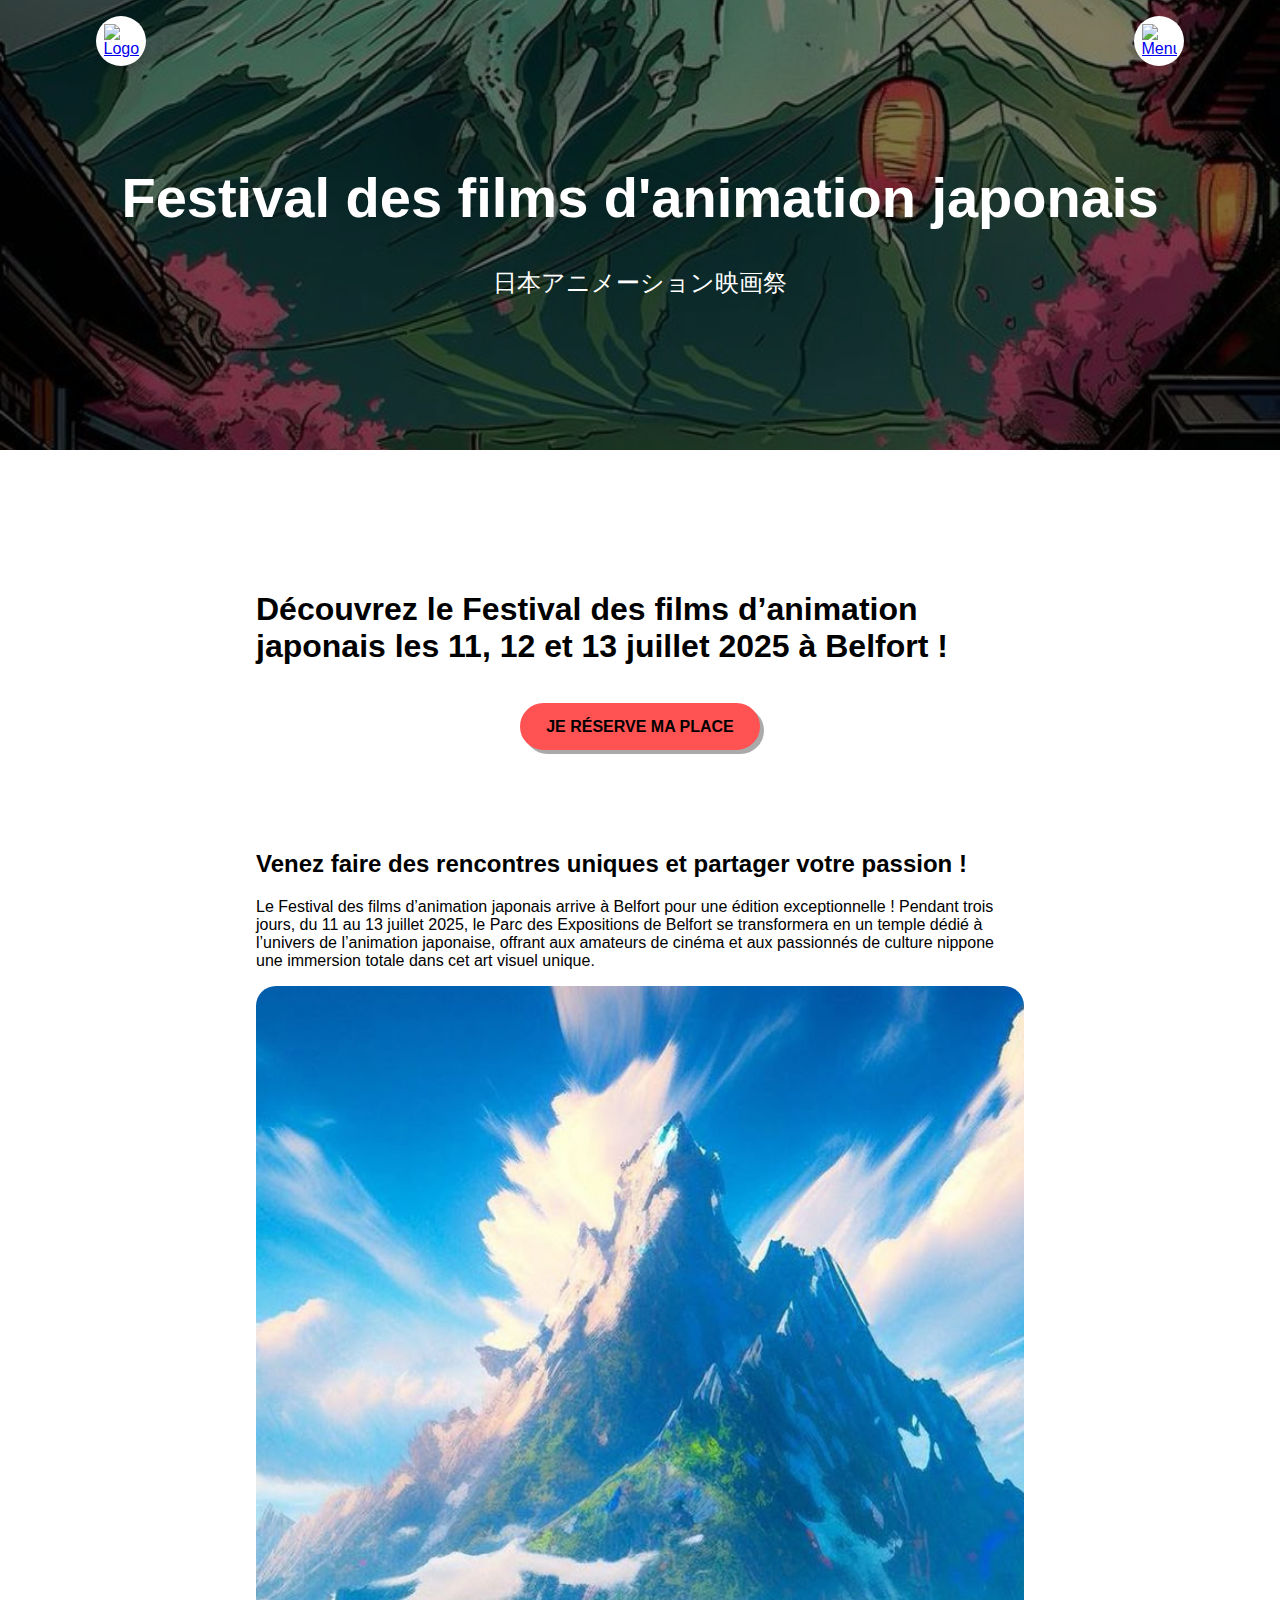
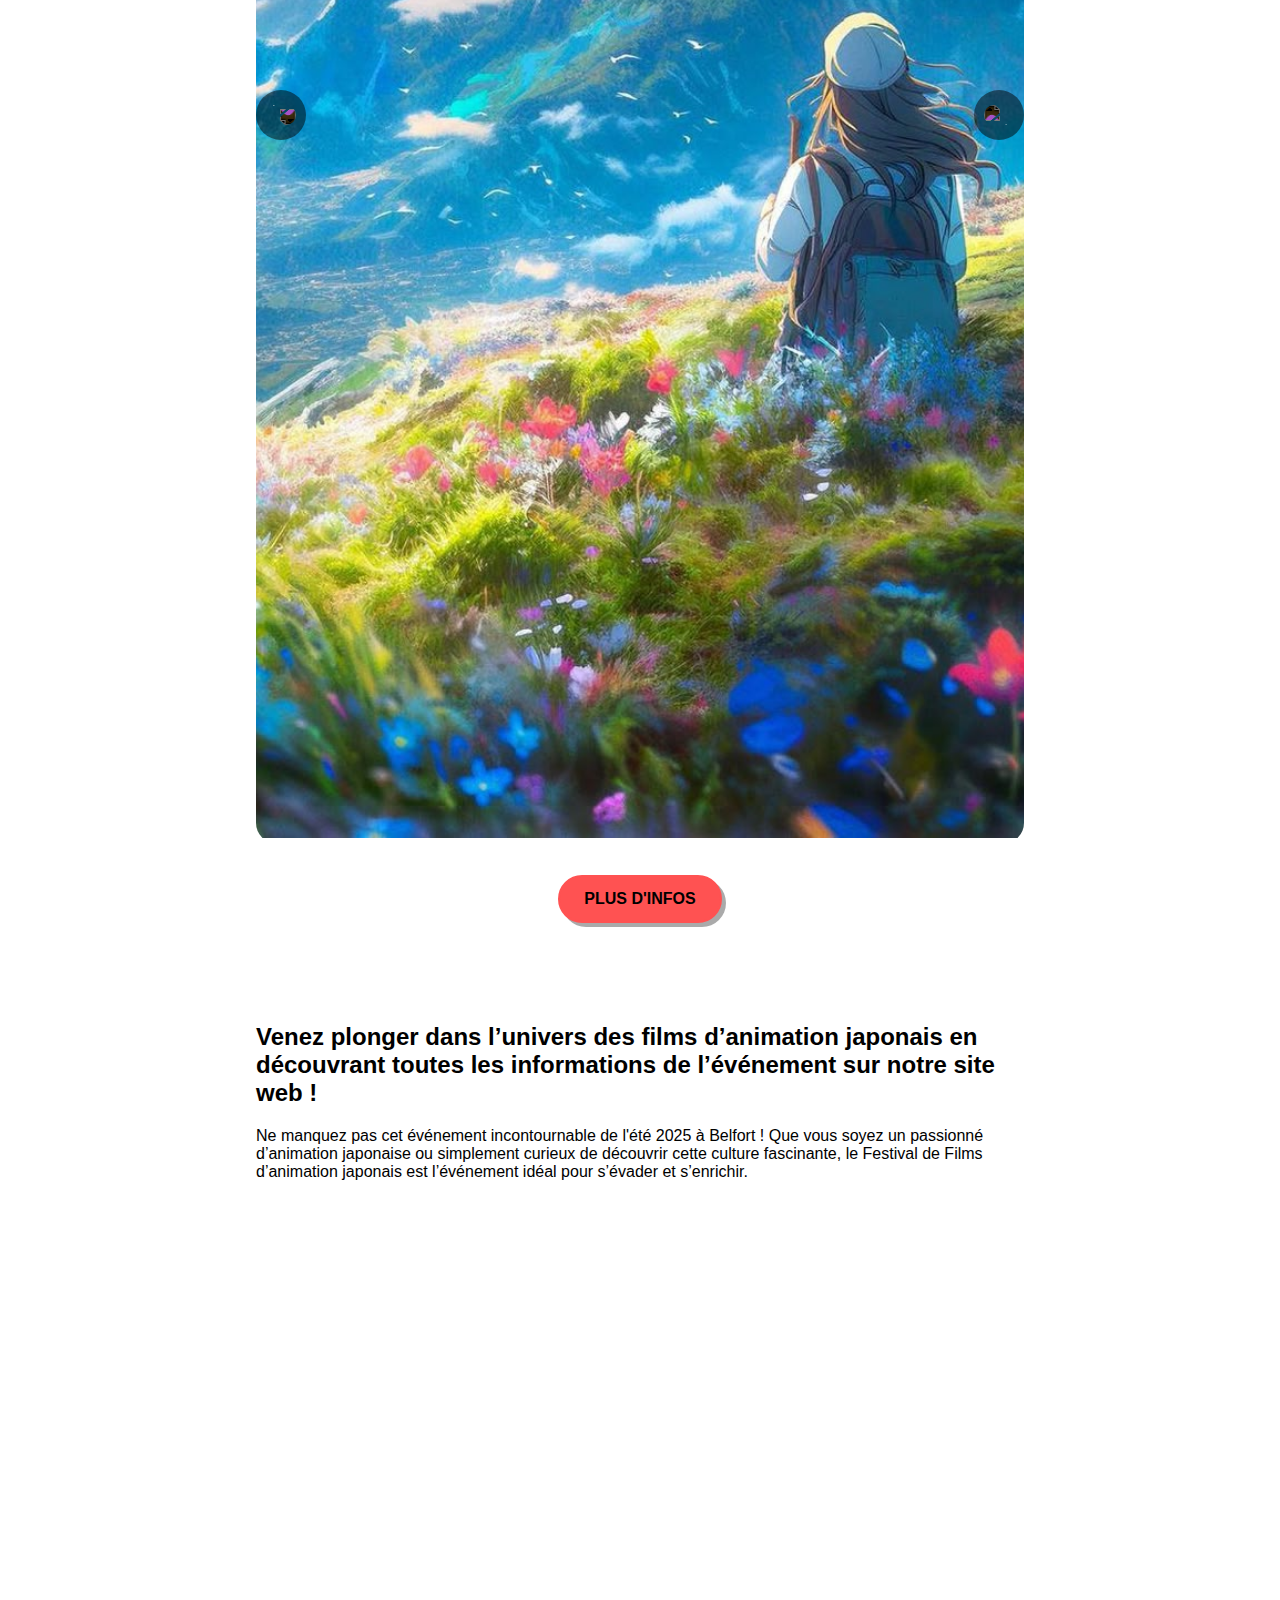
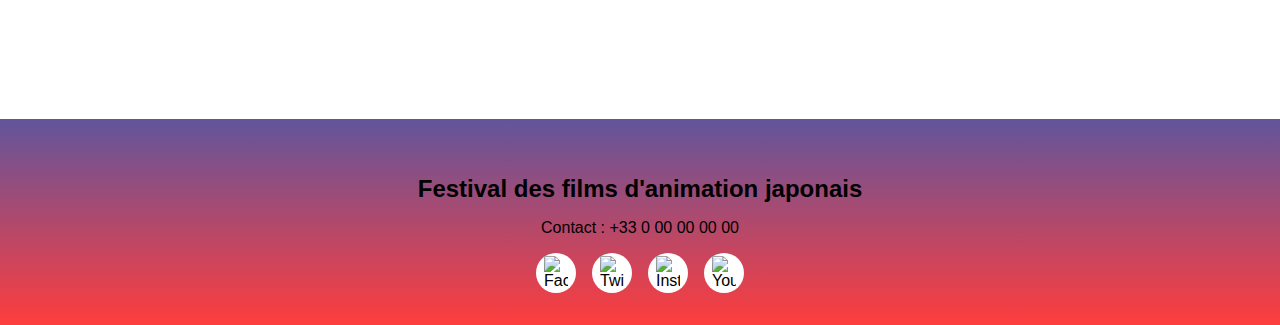
==== commit 3225f8af: "carousel" ====
--- a/index.html
+++ b/index.html
@@ -39,16 +39,51 @@
     <div class="section">
         <h2>Venez faire des rencontres uniques et partager votre passion !</h2>
         <p>Le Festival des films d’animation japonais arrive à Belfort pour une édition exceptionnelle ! Pendant trois jours, du 11 au 13 juillet 2025, le Parc des Expositions de Belfort se transformera en un temple dédié à l’univers de l’animation japonaise, offrant aux amateurs de cinéma et aux passionnés de culture nippone une immersion totale dans cet art visuel unique.</p>
-        <div class="carousel">
-            <div class="carousel__container">
-                <img src="assets/img/img9.jpg" alt="Image 9" class="carousel__image">
-                <img src="assets/img/img5.jpg" alt="Image 5" class="carousel__image">
-                <img src="assets/img/img2.jpg" alt="Image 2" class="carousel__image">
-                <img src="assets/img/img4.jpg" alt="Image 4" class="carousel__image">
+        <div class="carousel" aria-labelledby="carousel-heading">
+            <div class="carousel__container" role="region" aria-live="polite">
+              <div class="carousel__item">
+                <img
+                  id="img1"
+                  src="assets/img/img2.jpg"
+                  alt="Image musique 1"
+                />
+              </div>
+              <div class="carousel__item">
+                <img
+                  id="img2"
+                  src="assets/img/img5.jpg"
+                  alt="Image musique 2"
+                />
+              </div>
+              <div class="carousel__item">
+                <img
+                  id="img3"
+                  src="assets/img/img10.jpg"
+                  alt="Image musique 3"
+                />
+              </div>
             </div>
-            <button class="carousel__btn carousel__btn--prev">&#10094;</button>
-            <button class="carousel__btn carousel__btn--next">&#10095;</button>
-        </div>
+            <div class="carousel__controls">
+              <button
+                class="carousel__button carousel__button--prev"
+                aria-label="DÃ©filer vers la gauche"
+              >
+                <img
+                  src="assets/icônes/black-right-arrow.svg"
+                  alt="fleche gauche"
+                />
+              </button>
+              <button
+                class="carousel__button carousel__button--next"
+                aria-label="DÃ©filer vers la droite"
+              >
+                <img
+                  src="assets/icônes/black-right-arrow.svg"
+                  alt="fleche droite"
+                />
+              </button>
+            </div>
+          </div>
         <div class="cta-container">
         <a href="festival.html" class="cta">PLUS D'INFOS</a>
         </div>
--- a/src/css/style.css
+++ b/src/css/style.css
@@ -1,3 +1,8 @@
+
+@import url(carousel.css);
+@import url();
+
+
 body {
     font-family: Arial, sans-serif;
     margin: 0;
@@ -214,66 +219,13 @@
     }
 }
 
-.carousel {
-    position: relative;
-    width: 100%;
-    max-width: 800px;
-    margin: 0 auto;
-    overflow: hidden;
-    border-radius: 10px;
-}
-
-.carousel__container {
-    display: flex;
-    transition: transform 0.5s ease-in-out;
-}
-
-.carousel__image {
-    width: 100%;
-    flex-shrink: 0;
-    object-fit: cover;
-}
-
-.carousel__btn {
-    position: absolute;
-    top: 50%;
-    transform: translateY(-50%);
-    background-color: rgba(0, 0, 0, 0.5);
-    color: white;
-    border: none;
-    padding: 0.5rem 1rem;
-    cursor: pointer;
-    font-size: 1.5rem;
-    border-radius: 50%;
-    z-index: 10;
-}
-
-.carousel__btn--prev {
-    left: 10px;
-}
-
-.carousel__btn--next {
-    right: 10px;
-}
-
-.carousel__btn:hover {
-    background-color: rgba(0, 0, 0, 0.8);
-}
-
-@media (max-width: 768px) {
-    .carousel__btn {
-        font-size: 1rem;
-        padding: 0.3rem 0.6rem;
-    }
-}
-
 .map-container {
     position: relative;
     width: 100%;
     padding-bottom: 56.25%; 
     height: 0; 
     overflow: hidden;
-    border-radius: 10px;
+    border-radius: 20px;
 }
 
 .map-container iframe {
